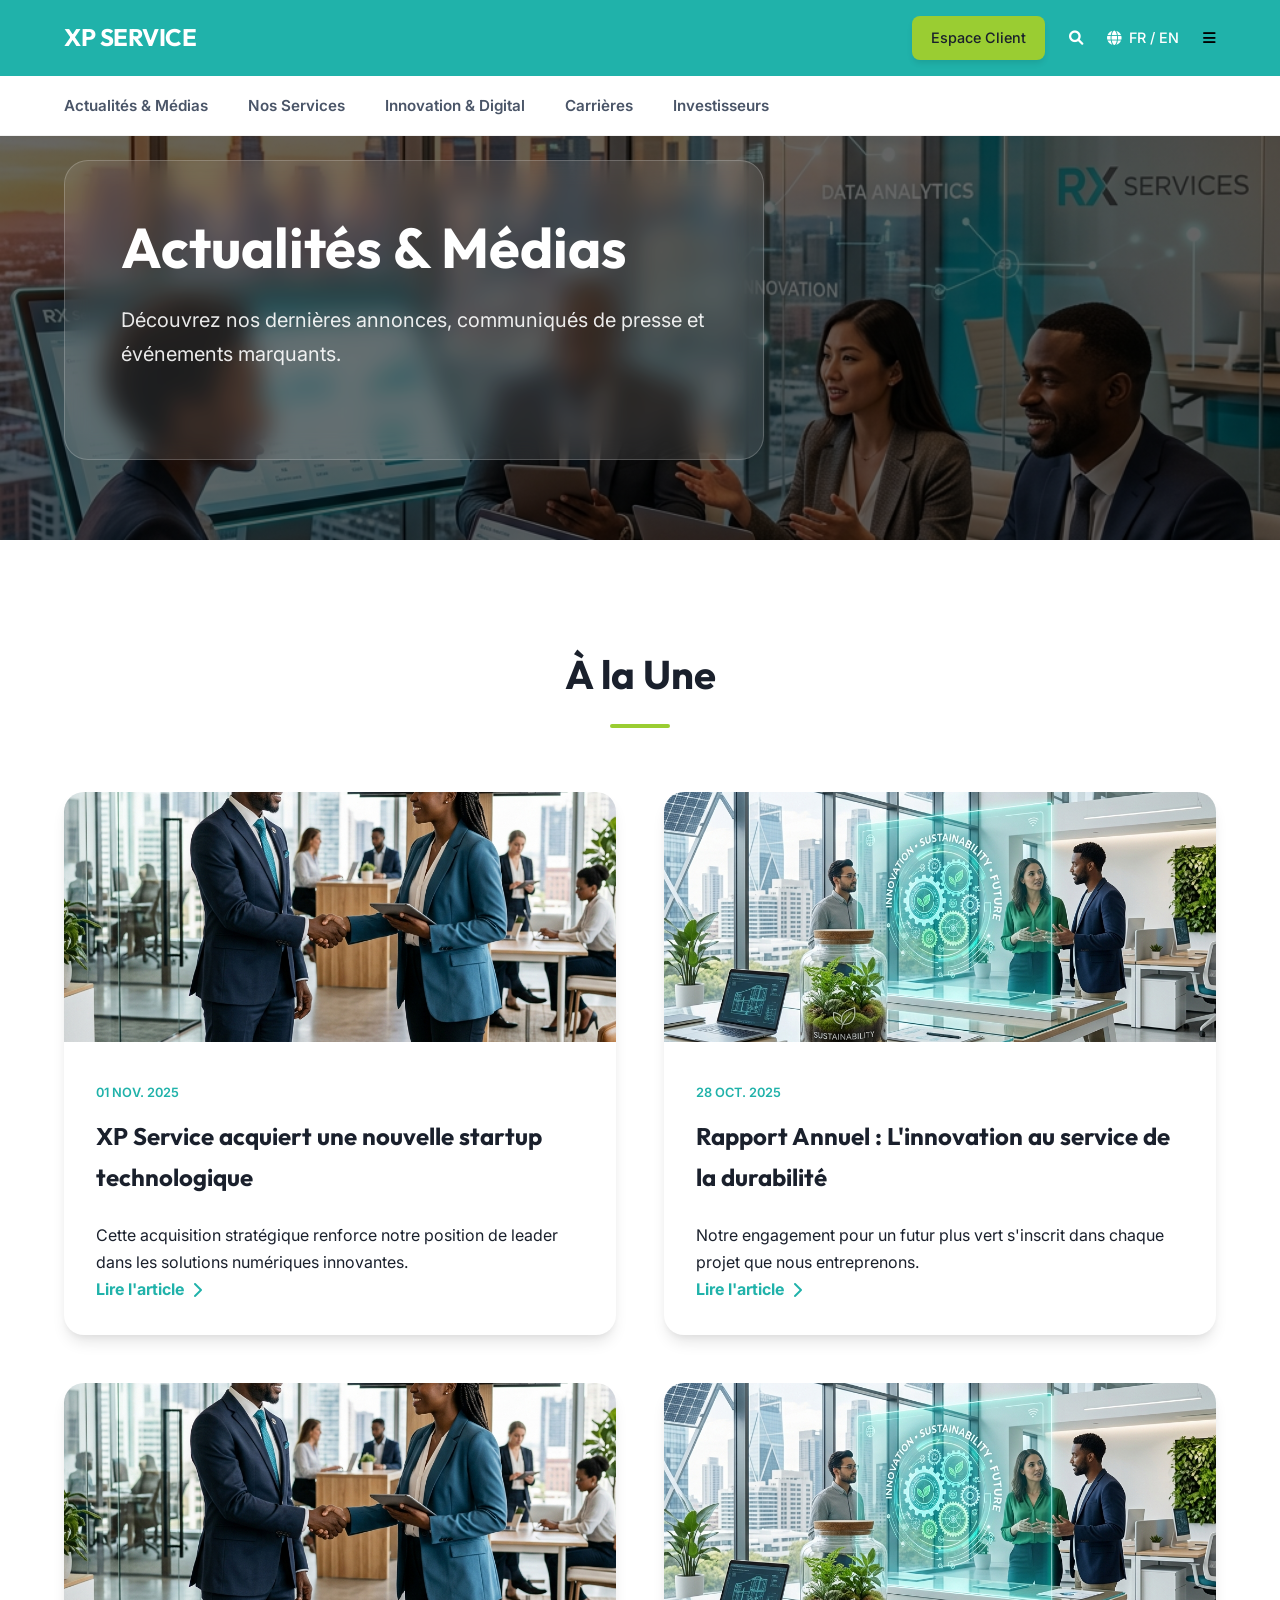
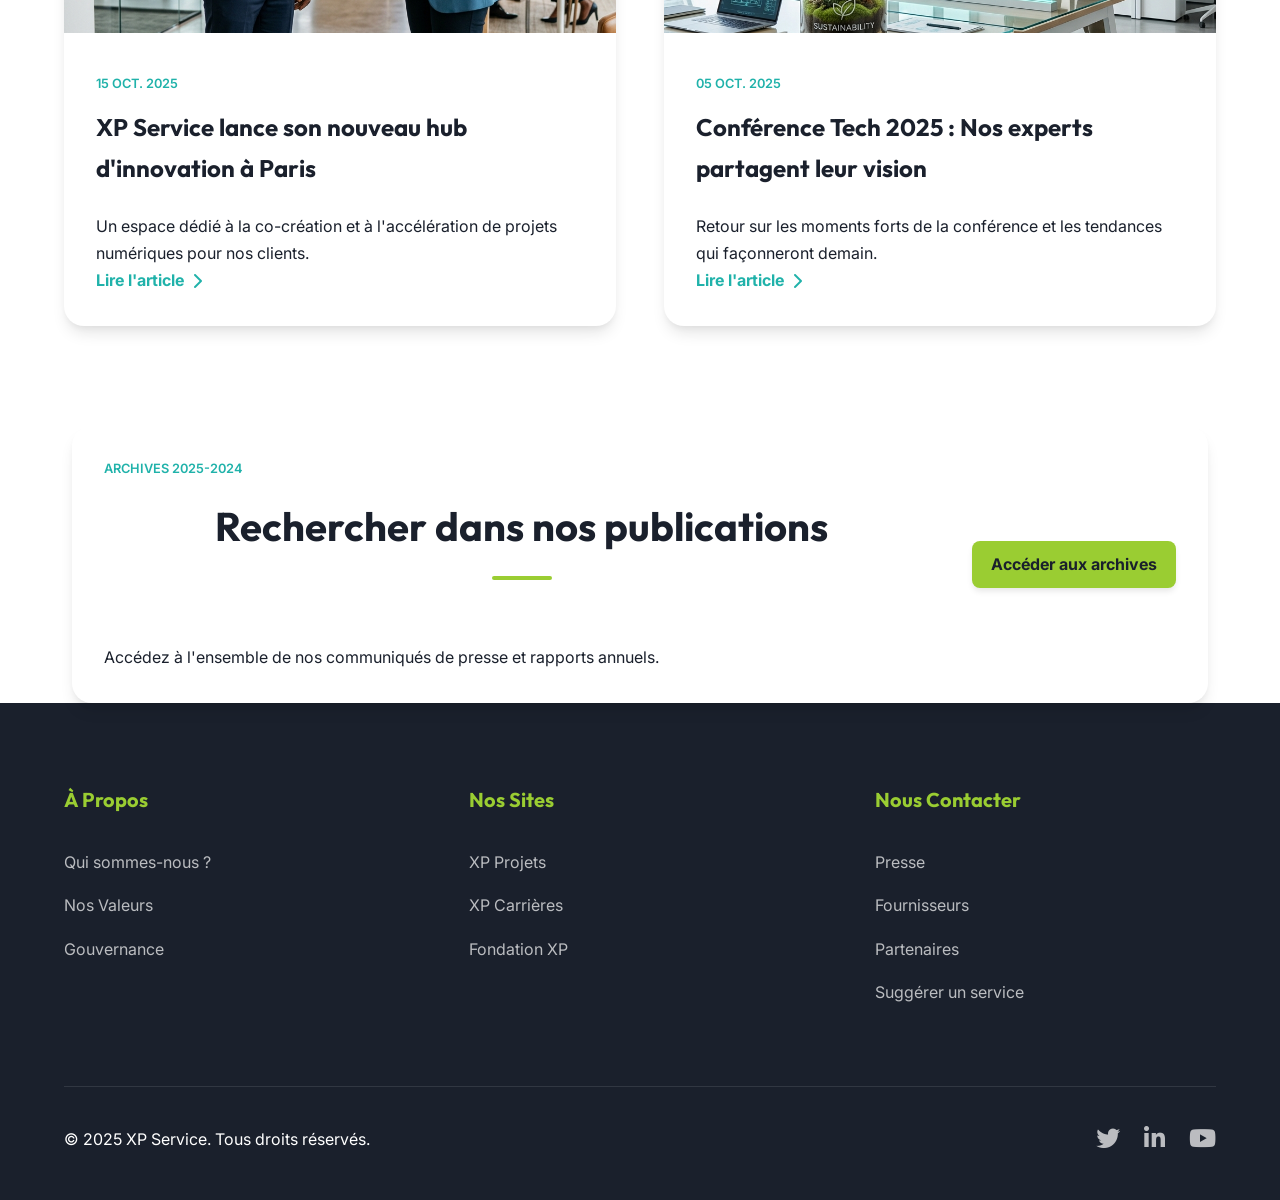
==== actualites.html @ 69214c1a "RX Services" ====
<!DOCTYPE html>
<html lang="fr">
<head>
    <meta charset="UTF-8">
    <meta name="viewport" content="width=device-width, initial-scale=1.0">
    <title>Actualités & Médias - XP Service</title>
    <link rel="stylesheet" href="rxservices.css">
    <link rel="stylesheet" href="https://cdnjs.cloudflare.com/ajax/libs/font-awesome/6.0.0-beta3/css/all.min.css">
    <style>
        .hero-banner {
            background-image: linear-gradient(rgba(0,0,0,0.6), rgba(0,0,0,0.6)), url('hero-rx-bg.png');
            min-height: 60vh;
        }
    </style>
</head>
<body>

    <header class="header-corporate">
        <div class="header-top-bar">
            <div class="logo">
                <a href="index.html"><h1>XP SERVICE</h1></a>
            </div>
            <div class="actions">
                <a href="#" class="btn-primary">Espace Client</a>
                <a href="#"><i class="fas fa-search"></i></a>
                <a href="#"><i class="fas fa-globe"></i> FR / EN</a>
                <button class="menu-toggle"><i class="fas fa-bars"></i></button>
            </div>
        </div>
        <nav class="main-nav">
            <div class="container-nav">
                <ul>
                    <li><a href="actualites.html" class="active">Actualités & Médias</a></li>
                    <li><a href="solutions.html">Nos Services</a></li>
                    <li><a href="innovation.html">Innovation & Digital</a></li>
                    <li><a href="carrieres.html">Carrières</a></li>
                    <li><a href="investisseurs.html">Investisseurs</a></li>
                </ul>
            </div>
        </nav>
    </header>

    <section class="hero-banner">
        <div class="content">
            <h2>Actualités & Médias</h2>
            <p>Découvrez nos dernières annonces, communiqués de presse et événements marquants.</p>
        </div>
    </section>

    <main>
        <section class="section-actualites">
            <h3>À la Une</h3>
            <div class="news-grid">
                <article class="news-card">
                    <img src="news-image-1.png" alt="Actualité 1">
                    <div class="news-content">
                        <span class="date">01 NOV. 2025</span>
                        <h4>XP Service acquiert une nouvelle startup technologique</h4>
                        <p>Cette acquisition stratégique renforce notre position de leader dans les solutions numériques innovantes.</p>
                        <a href="#">Lire l'article <i class="fas fa-chevron-right"></i></a>
                    </div>
                </article>
                <article class="news-card">
                    <img src="news-image-2.png" alt="Actualité 2">
                    <div class="news-content">
                        <span class="date">28 OCT. 2025</span>
                        <h4>Rapport Annuel : L'innovation au service de la durabilité</h4>
                        <p>Notre engagement pour un futur plus vert s'inscrit dans chaque projet que nous entreprenons.</p>
                        <a href="#">Lire l'article <i class="fas fa-chevron-right"></i></a>
                    </div>
                </article>
                <article class="news-card">
                    <img src="news-image-1.png" alt="Actualité 3">
                    <div class="news-content">
                        <span class="date">15 OCT. 2025</span>
                        <h4>XP Service lance son nouveau hub d'innovation à Paris</h4>
                        <p>Un espace dédié à la co-création et à l'accélération de projets numériques pour nos clients.</p>
                        <a href="#">Lire l'article <i class="fas fa-chevron-right"></i></a>
                    </div>
                </article>
                <article class="news-card">
                    <img src="news-image-2.png" alt="Actualité 4">
                    <div class="news-content">
                        <span class="date">05 OCT. 2025</span>
                        <h4>Conférence Tech 2025 : Nos experts partagent leur vision</h4>
                        <p>Retour sur les moments forts de la conférence et les tendances qui façonneront demain.</p>
                        <a href="#">Lire l'article <i class="fas fa-chevron-right"></i></a>
                    </div>
                </article>
            </div>
        </section>
        
        <section class="container" style="padding-top: 0;">
             <div class="news-card" style="display: flex; flex-direction: row; align-items: center; gap: 2rem; padding: 2rem;">
                  <div style="flex: 1;">
                       <span class="date">Archives 2025-2024</span>
                       <h3>Rechercher dans nos publications</h3>
                       <p>Accédez à l'ensemble de nos communiqués de presse et rapports annuels.</p>
                  </div>
                  <a href="#" class="btn-primary">Accéder aux archives</a>
             </div>
        </section>
    </main>

    <footer>
        <div class="footer-columns">
            <div class="col">
                <h4>À Propos</h4>
                <ul>
                    <li><a href="qui-sommes-nous.html">Qui sommes-nous ?</a></li>
                    <li><a href="carrieres.html">Nos Valeurs</a></li>
                    <li><a href="investisseurs.html">Gouvernance</a></li>
                </ul>
            </div>
            <div class="col">
                <h4>Nos Sites</h4>
                <ul>
                    <li><a href="projets.html">XP Projets</a></li>
                    <li><a href="carrieres.html">XP Carrières</a></li>
                    <li><a href="fondation.html">Fondation XP</a></li>
                </ul>
            </div>
            <div class="col">
                <h4>Nous Contacter</h4>
                <ul>
                    <li><a href="presse.html">Presse</a></li>
                    <li><a href="fournisseurs.html">Fournisseurs</a></li>
                    <li><a href="partenaires.html">Partenaires</a></li>
                    <li><a href="contact.html">Suggérer un service</a></li>
                </ul>
            </div>
        </div>
        <div class="footer-bottom">
            <p>&copy; 2025 XP Service. Tous droits réservés.</p>
            <div class="social-links">
                <a href="#"><i class="fab fa-twitter"></i></a>
                <a href="#"><i class="fab fa-linkedin-in"></i></a>
                <a href="#"><i class="fab fa-youtube"></i></a>
            </div>
        </div>
    </footer>

    <script src="main.js"></script>
</body>
</html>
---- rxservices.css ----
@import url('https://fonts.googleapis.com/css2?family=Inter:wght@400;500;600&family=Outfit:wght@400;600;700&display=swap');

:root {
    --primary: #20B2AA;
    --primary-dark: #1a968f;
    --accent: #9ACD32;
    --accent-dark: #86b32b;
    --text: #1a202c;
    --text-light: #4a5568;
    --bg-light: #f7fafc;
    --white: #ffffff;
    --glass: rgba(255, 255, 255, 0.85);
    --shadow: 0 10px 15px -3px rgba(0, 0, 0, 0.1), 0 4px 6px -2px rgba(0, 0, 0, 0.05);
    --transition: all 0.3s cubic-bezier(0.4, 0, 0.2, 1);
}

/* --- Reset & Base --- */
* {
    margin: 0;
    padding: 0;
    box-sizing: border-box;
}

body {
    font-family: 'Inter', sans-serif;
    color: var(--text);
    background-color: var(--white);
    overflow-x: hidden;
    line-height: 1.7;
}

h1, h2, h3, h4 {
    font-family: 'Outfit', sans-serif;
    font-weight: 700;
}

a {
    text-decoration: none;
    color: inherit;
    transition: var(--transition);
}

ul {
    list-style: none;
}

/* --- Layout --- */
.container {
    max-width: 1200px;
    margin: 0 auto;
    padding: 0 2rem;
}

/* --- Header --- */
.header-corporate {
    position: fixed;
    top: 0;
    left: 0;
    width: 100%;
    z-index: 1000;
    transition: var(--transition);
}

.header-corporate.scrolled {
    background: var(--glass);
    backdrop-filter: blur(10px);
    box-shadow: var(--shadow);
}

.header-top-bar {
    padding: 1rem 5%;
    display: flex;
    justify-content: space-between;
    align-items: center;
    background: var(--primary);
    color: var(--white);
    transition: var(--transition);
}

.header-corporate.scrolled .header-top-bar {
    background: transparent;
    color: var(--text);
    padding: 0.8rem 5%;
}

.logo h1 {
    font-size: 1.5rem;
    letter-spacing: -0.5px;
}

.actions {
    display: flex;
    align-items: center;
    gap: 1.5rem;
}

.actions a, .actions button {
    display: flex;
    align-items: center;
    gap: 0.5rem;
    font-weight: 500;
    font-size: 0.9rem;
    cursor: pointer;
    background: none;
    border: none;
}

.btn-primary {
    background: var(--accent) !important;
    color: var(--text) !important;
    padding: 0.6rem 1.2rem;
    border-radius: 8px;
    font-weight: 600;
    box-shadow: 0 4px 6px -1px rgba(0,0,0,0.1);
}

.btn-primary:hover {
    background: var(--accent-dark) !important;
    transform: translateY(-2px);
}

.main-nav {
    background: var(--white);
    padding: 1rem 5%;
    border-bottom: 1px solid rgba(0,0,0,0.05);
}

.header-corporate.scrolled .main-nav {
    display: none;
}

.main-nav ul {
    display: flex;
    gap: 2.5rem;
}

.main-nav a {
    font-weight: 600;
    font-size: 0.95rem;
    color: var(--text-light);
    position: relative;
}

.main-nav a::after {
    content: '';
    position: absolute;
    bottom: -5px;
    left: 0;
    width: 0;
    height: 2px;
    background: var(--primary);
    transition: var(--transition);
}

.main-nav a:hover {
    color: var(--primary);
}

.main-nav a:hover::after {
    width: 100%;
}

/* --- Hero --- */
.hero-banner {
    min-height: 100vh;
    background: linear-gradient(rgba(0,0,0,0.4), rgba(0,0,0,0.4)), url('hero-rx-bg.png') no-repeat center center/cover;
    display: flex;
    align-items: center;
    padding: 140px 5% 60px; /* Top padding accounts for fixed header */
}

.hero-banner .content {
    max-width: 700px;
    color: var(--white);
    background: rgba(255, 255, 255, 0.1);
    backdrop-filter: blur(12px);
    border: 1px solid rgba(255, 255, 255, 0.2);
    padding: 3.5rem;
    border-radius: 24px;
    animation: fadeInUp 1s ease-out;
}

.hero-banner h2 {
    font-size: 3.5rem;
    line-height: 1.1;
    margin-bottom: 1.5rem;
}

.hero-banner p {
    font-size: 1.25rem;
    opacity: 0.9;
    margin-bottom: 2rem;
}

.btn-banner {
    display: inline-flex;
    align-items: center;
    gap: 0.75rem;
    background: var(--accent);
    color: var(--text);
    padding: 1rem 2rem;
    border-radius: 12px;
    font-weight: 700;
    font-size: 1.1rem;
    box-shadow: 0 10px 20px -5px rgba(154, 205, 50, 0.4);
}

.btn-banner:hover {
    background: var(--white);
    transform: translateY(-3px);
    box-shadow: 0 15px 30px -5px rgba(0, 0, 0, 0.2);
}

/* --- Sections --- */
section {
    padding: 100px 5%;
}

h3 {
    text-align: center;
    font-size: 2.5rem;
    margin-bottom: 4rem;
    color: var(--text);
    position: relative;
}

h3::after {
    content: '';
    display: block;
    width: 60px;
    height: 4px;
    background: var(--accent);
    margin: 1rem auto 0;
    border-radius: 2px;
}

/* Services */
.section-services {
    background: var(--bg-light);
}

.services-grid {
    display: grid;
    grid-template-columns: repeat(auto-fit, minmax(280px, 1fr));
    gap: 2.5rem;
}

.service-card {
    background: var(--white);
    padding: 3rem 2rem;
    border-radius: 20px;
    text-align: center;
    box-shadow: 0 4px 6px -1px rgba(0,0,0,0.05);
    transition: var(--transition);
    border: 1px solid rgba(0,0,0,0.03);
}

.service-card:hover {
    transform: translateY(-10px);
    box-shadow: 0 20px 25px -5px rgba(0, 0, 0, 0.1);
}

.service-card .icon-large {
    font-size: 3.5rem;
    color: var(--primary);
    margin-bottom: 1.5rem;
    display: block;
}

.service-card h4 {
    font-size: 1.5rem;
    margin-bottom: 1rem;
}

.service-card p {
    color: var(--text-light);
}

/* News */
.news-grid {
    display: grid;
    grid-template-columns: repeat(auto-fit, minmax(400px, 1fr));
    gap: 3rem;
}

.news-card {
    border-radius: 20px;
    overflow: hidden;
    background: var(--white);
    box-shadow: var(--shadow);
    transition: var(--transition);
}

.news-card:hover {
    transform: scale(1.02);
}

.news-card img {
    width: 100%;
    height: 250px;
    object-fit: cover;
}

.news-card .news-content {
    padding: 2rem;
}

.news-card .date {
    font-weight: 600;
    text-transform: uppercase;
    font-size: 0.8rem;
    color: var(--primary);
    margin-bottom: 0.75rem;
    display: block;
}

.news-card h4 {
    font-size: 1.5rem;
    margin-bottom: 1.5rem;
}

.news-card a {
    display: inline-flex;
    align-items: center;
    gap: 0.5rem;
    font-weight: 700;
    color: var(--primary);
}

/* --- Footer --- */
footer {
    background: var(--text);
    color: var(--white);
    padding: 80px 5% 40px;
}

.footer-columns {
    display: grid;
    grid-template-columns: repeat(auto-fit, minmax(200px, 1fr));
    gap: 4rem;
    margin-bottom: 4rem;
}

.footer-columns h4 {
    font-size: 1.25rem;
    margin-bottom: 2rem;
    color: var(--accent);
}

.footer-columns ul li {
    margin-bottom: 1rem;
}

.footer-columns a {
    color: rgba(255,255,255,0.7);
}

.footer-columns a:hover {
    color: var(--white);
    padding-left: 5px;
}

.footer-bottom {
    padding-top: 2rem;
    border-top: 1px solid rgba(255,255,255,0.1);
    display: flex;
    justify-content: space-between;
    align-items: center;
}

.social-links {
    display: flex;
    gap: 1.5rem;
}

.social-links a {
    font-size: 1.5rem;
    opacity: 0.7;
}

.social-links a:hover {
    opacity: 1;
    color: var(--accent);
    transform: translateY(-3px);
}

/* --- Animations --- */
@keyframes fadeInUp {
    from {
        opacity: 0;
        transform: translateY(30px);
    }
    to {
        opacity: 1;
        transform: translateY(0);
    }
}

/* --- Responsive --- */
@media (max-width: 768px) {
    .header-top-bar {
        padding: 1rem;
    }
    .main-nav {
        display: none;
    }
    .hero-banner h2 {
        font-size: 2.5rem;
    }
    .hero-banner .content {
        padding: 2rem;
    }
    .news-grid {
        grid-template-columns: 1fr;
    }
}
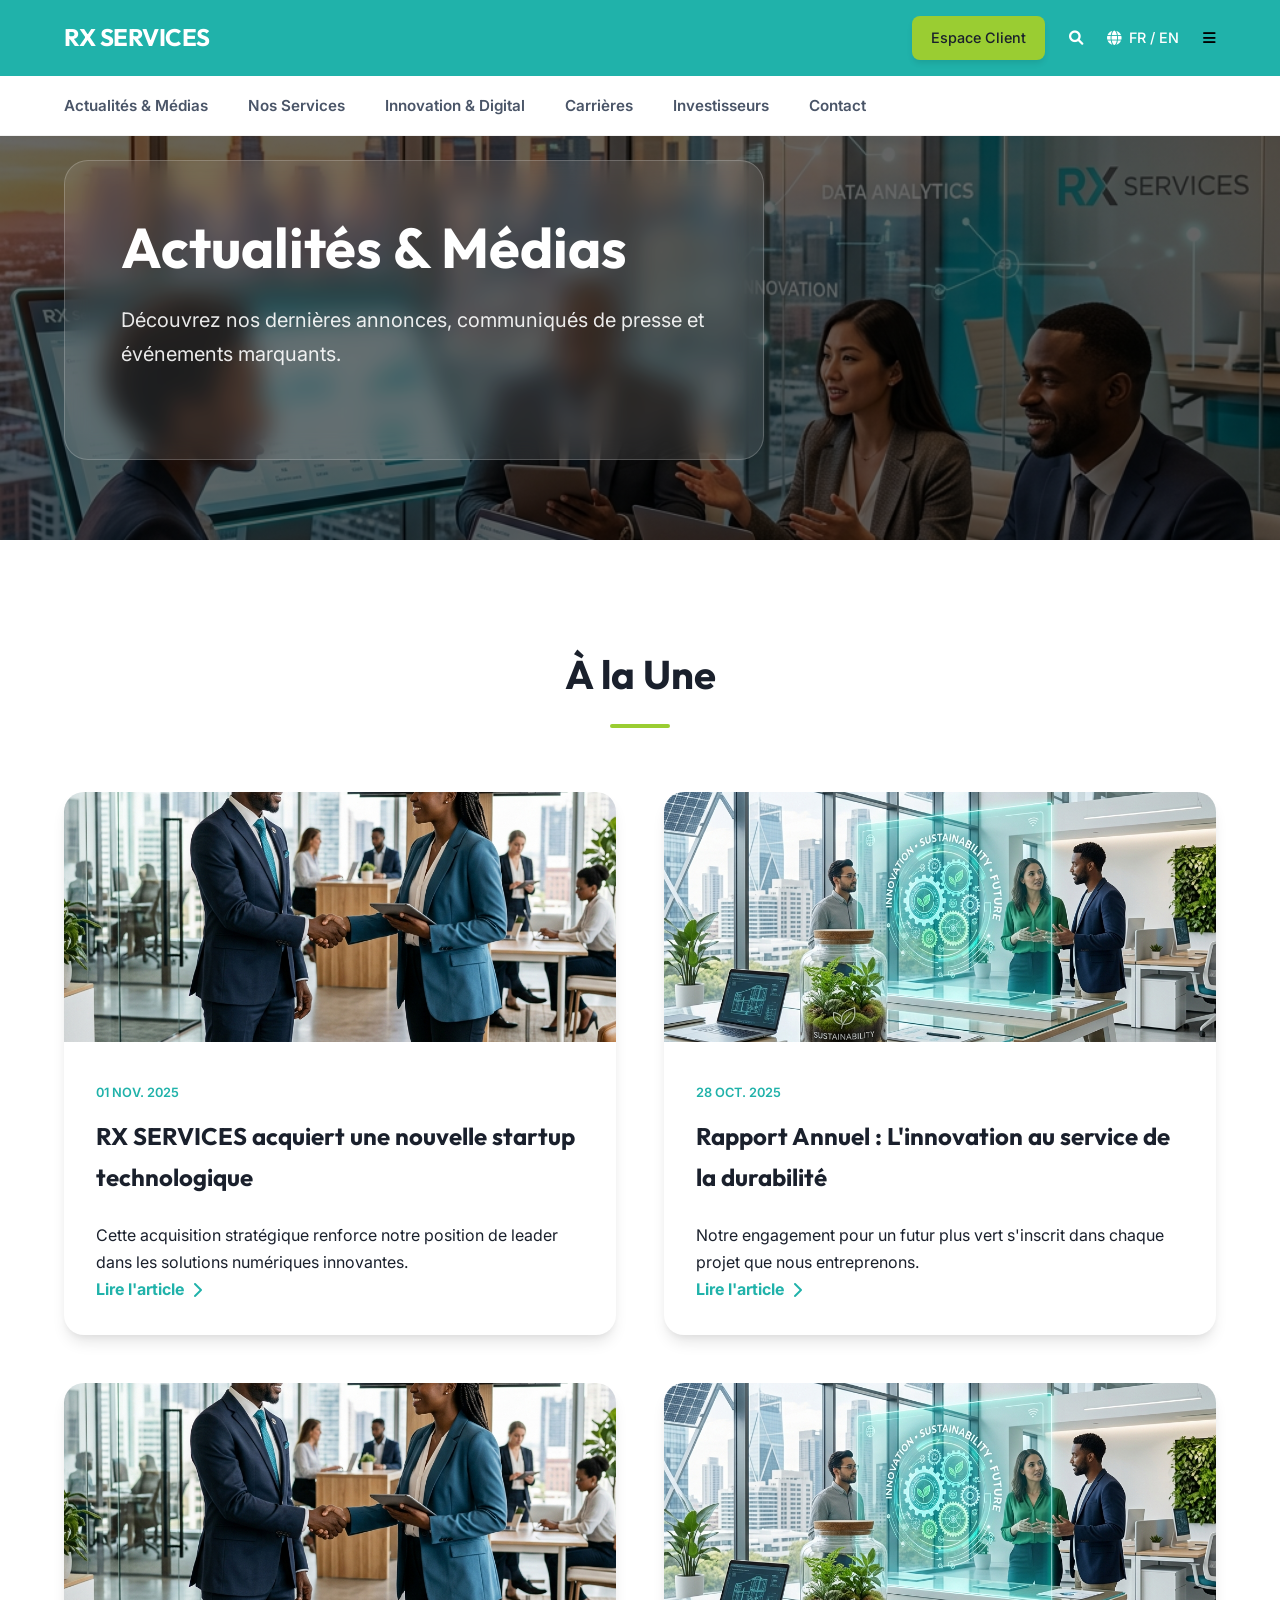
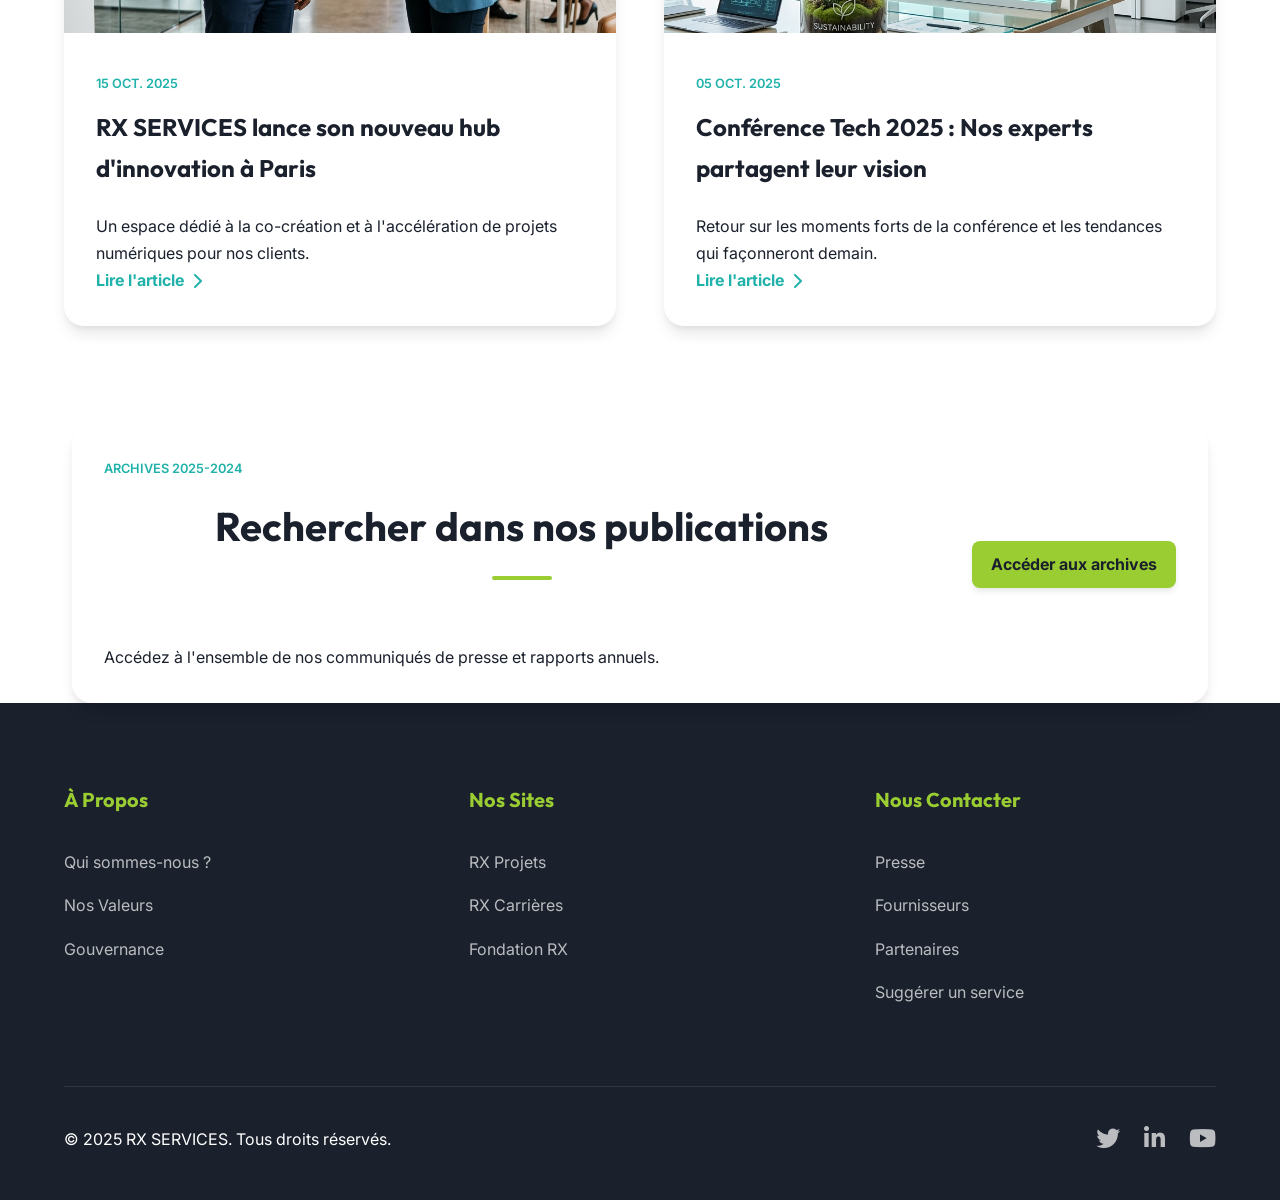
==== commit 3b79b54f: "mise à jour" ====
--- a/actualites.html
+++ b/actualites.html
@@ -3,7 +3,7 @@
 <head>
     <meta charset="UTF-8">
     <meta name="viewport" content="width=device-width, initial-scale=1.0">
-    <title>Actualités & Médias - XP Service</title>
+    <title>Actualités & Médias - RX SERVICES</title>
     <link rel="stylesheet" href="rxservices.css">
     <link rel="stylesheet" href="https://cdnjs.cloudflare.com/ajax/libs/font-awesome/6.0.0-beta3/css/all.min.css">
     <style>
@@ -18,10 +18,10 @@
     <header class="header-corporate">
         <div class="header-top-bar">
             <div class="logo">
-                <a href="index.html"><h1>XP SERVICE</h1></a>
+                <a href="index.html"><h1>RX SERVICES</h1></a>
             </div>
             <div class="actions">
-                <a href="#" class="btn-primary">Espace Client</a>
+                <a href="espace-client.html" class="btn-primary">Espace Client</a>
                 <a href="#"><i class="fas fa-search"></i></a>
                 <a href="#"><i class="fas fa-globe"></i> FR / EN</a>
                 <button class="menu-toggle"><i class="fas fa-bars"></i></button>
@@ -34,7 +34,7 @@
                     <li><a href="solutions.html">Nos Services</a></li>
                     <li><a href="innovation.html">Innovation & Digital</a></li>
                     <li><a href="carrieres.html">Carrières</a></li>
-                    <li><a href="investisseurs.html">Investisseurs</a></li>
+                    <li><a href="investisseurs.html">Investisseurs</a></li><li><a href="contact.html">Contact</a></li>
                 </ul>
             </div>
         </nav>
@@ -55,7 +55,7 @@
                     <img src="news-image-1.png" alt="Actualité 1">
                     <div class="news-content">
                         <span class="date">01 NOV. 2025</span>
-                        <h4>XP Service acquiert une nouvelle startup technologique</h4>
+                        <h4>RX SERVICES acquiert une nouvelle startup technologique</h4>
                         <p>Cette acquisition stratégique renforce notre position de leader dans les solutions numériques innovantes.</p>
                         <a href="#">Lire l'article <i class="fas fa-chevron-right"></i></a>
                     </div>
@@ -73,7 +73,7 @@
                     <img src="news-image-1.png" alt="Actualité 3">
                     <div class="news-content">
                         <span class="date">15 OCT. 2025</span>
-                        <h4>XP Service lance son nouveau hub d'innovation à Paris</h4>
+                        <h4>RX SERVICES lance son nouveau hub d'innovation à Paris</h4>
                         <p>Un espace dédié à la co-création et à l'accélération de projets numériques pour nos clients.</p>
                         <a href="#">Lire l'article <i class="fas fa-chevron-right"></i></a>
                     </div>
@@ -115,9 +115,9 @@
             <div class="col">
                 <h4>Nos Sites</h4>
                 <ul>
-                    <li><a href="projets.html">XP Projets</a></li>
-                    <li><a href="carrieres.html">XP Carrières</a></li>
-                    <li><a href="fondation.html">Fondation XP</a></li>
+                    <li><a href="projets.html">RX Projets</a></li>
+                    <li><a href="carrieres.html">RX Carrières</a></li>
+                    <li><a href="fondation.html">Fondation RX</a></li>
                 </ul>
             </div>
             <div class="col">
@@ -131,7 +131,7 @@
             </div>
         </div>
         <div class="footer-bottom">
-            <p>&copy; 2025 XP Service. Tous droits réservés.</p>
+            <p>&copy; 2025 RX SERVICES. Tous droits réservés.</p>
             <div class="social-links">
                 <a href="#"><i class="fab fa-twitter"></i></a>
                 <a href="#"><i class="fab fa-linkedin-in"></i></a>
--- a/rxservices.css
+++ b/rxservices.css
@@ -384,33 +384,59 @@
     transform: translateY(-3px);
 }
 
-/* --- Animations --- */
-@keyframes fadeInUp {
-    from {
-        opacity: 0;
-        transform: translateY(30px);
-    }
-    to {
-        opacity: 1;
-        transform: translateY(0);
-    }
-}
-
-/* --- Responsive --- */
-@media (max-width: 768px) {
-    .header-top-bar {
-        padding: 1rem;
-    }
-    .main-nav {
-        display: none;
-    }
-    .hero-banner h2 {
-        font-size: 2.5rem;
-    }
-    .hero-banner .content {
-        padding: 2rem;
-    }
-    .news-grid {
-        grid-template-columns: 1fr;
-    }
-}
+/* --- Partners Section --- */
+.section-partners {
+    padding: 80px 5%;
+    text-align: center;
+    background: var(--bg-light);
+    border-radius: 40px;
+    margin: 6rem 5%;
+}
+
+.partners-grid {
+    display: flex;
+    justify-content: center;
+    align-items: center;
+    flex-wrap: wrap;
+    gap: 4rem;
+    margin-top: 3rem;
+}
+
+.partner-logo {
+    font-family: 'Outfit', sans-serif;
+    font-size: 1.5rem;
+    font-weight: 700;
+    color: var(--text-light);
+    opacity: 0.6;
+    transition: var(--transition);
+    display: flex;
+    align-items: center;
+    gap: 0.75rem;
+}
+
+.partner-logo:hover {
+    opacity: 1;
+    color: var(--primary);
+    transform: scale(1.1);
+}
+
+.partner-logo i {
+    font-size: 2rem;
+}
+
+/* --- Mobile Nav Active --- */
+.main-nav.active {
+    display: block;
+    position: absolute;
+    top: 100%;
+    left: 0;
+    width: 100%;
+    background: var(--white);
+    box-shadow: var(--shadow);
+    z-index: 100;
+}
+
+.main-nav.active ul {
+    flex-direction: column;
+    padding: 2rem;
+}
